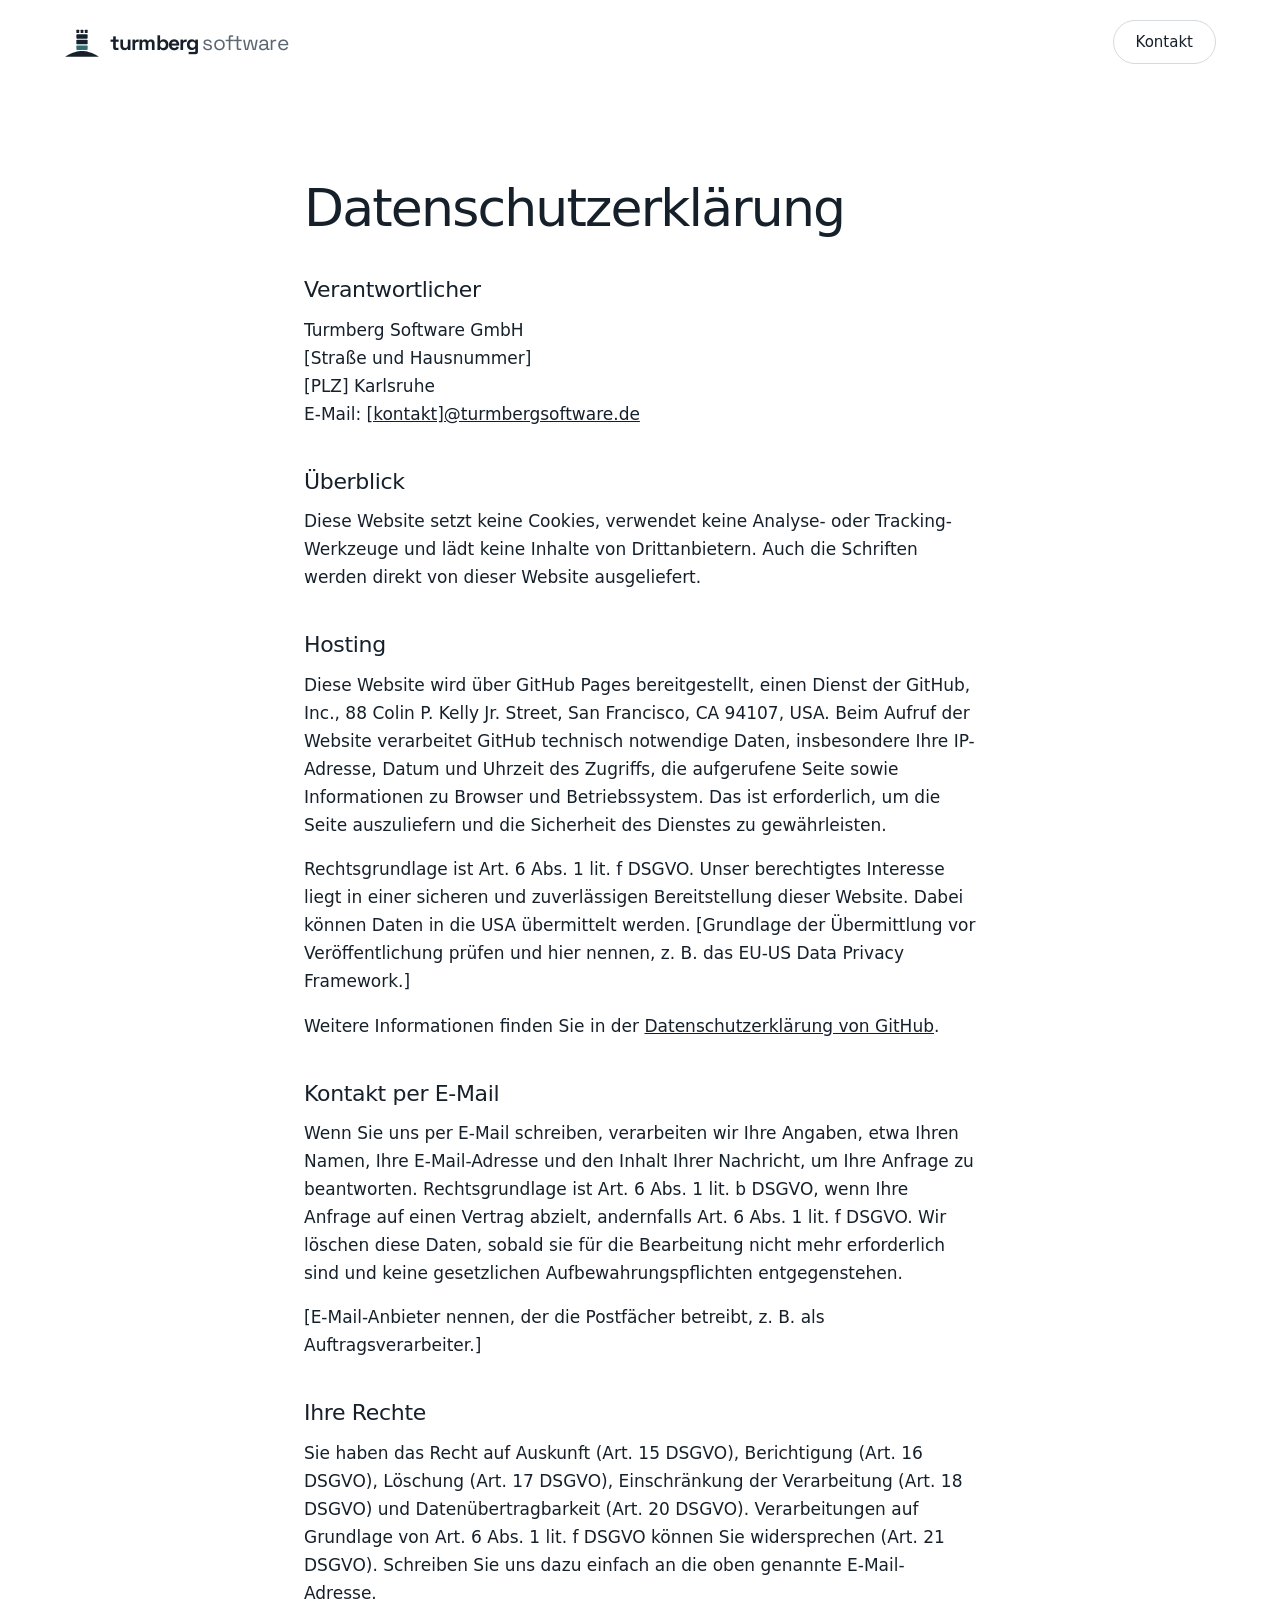
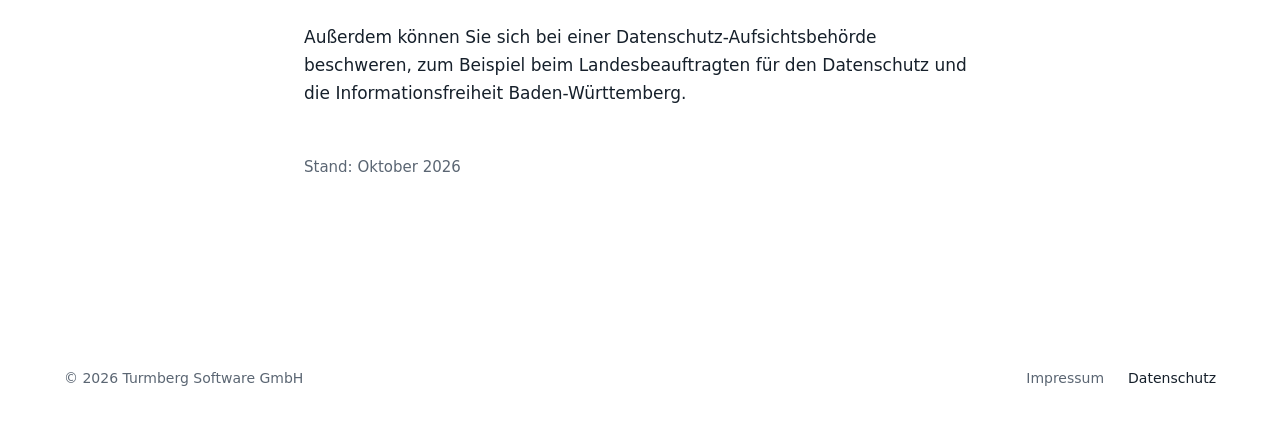
==== site/datenschutz.html @ 11a3168c "feat: add website prototype and GitHub Pages deployment Plain HTML/CSS site under site/ (landing pag" ====
<!doctype html>
<html lang="de">
<head>
<meta charset="utf-8">
<meta name="viewport" content="width=device-width, initial-scale=1">
<title>Datenschutz – Turmberg Software</title>
<meta name="robots" content="noindex">
<meta name="theme-color" content="#FFFFFF">
<link rel="icon" href="favicon.ico" sizes="32x32">
<link rel="icon" href="favicon.svg" type="image/svg+xml">
<link rel="apple-touch-icon" href="apple-touch-icon.png">
<link rel="stylesheet" href="assets/style.css">
</head>
<body>

<!--
  DRAFT: fill in every [placeholder] before the site goes live, and have the
  final text checked. This is a template, not legal advice.
-->

<header class="site-header">
  <a class="brand" href="./" aria-label="Turmberg Software, Startseite">
    <svg class="mark" viewBox="0 0 64 64" aria-hidden="true">
      <rect x="22" y="10" width="5" height="6" rx="1"/>
      <rect x="29.5" y="10" width="5" height="6" rx="1"/>
      <rect x="37" y="10" width="5" height="6" rx="1"/>
      <rect x="22" y="18" width="20" height="8" rx="1.5"/>
      <rect x="22" y="28" width="20" height="8" rx="1.5"/>
      <rect class="akzent" x="22" y="38" width="20" height="8" rx="1.5"/>
      <path d="M2 58 C16 50 24 48 32 48 C40 48 48 50 62 58 Z"/>
    </svg>
    <span class="wordmark"><b>turmberg</b> <span>software</span></span>
  </a>
  <a class="pill" href="./#kontakt">Kontakt</a>
</header>

<main class="rechtliches">
  <h1>Datenschutzerklärung</h1>

  <h2>Verantwortlicher</h2>
  <p>
    Turmberg Software GmbH<br>
    [Straße und Hausnummer]<br>
    [PLZ] Karlsruhe<br>
    E-Mail: <a href="mailto:[kontakt]@turmbergsoftware.de">[kontakt]@turmbergsoftware.de</a>
  </p>

  <h2>Überblick</h2>
  <p>Diese Website setzt keine Cookies, verwendet keine Analyse- oder Tracking-Werkzeuge und lädt keine Inhalte von Drittanbietern. Auch die Schriften werden direkt von dieser Website ausgeliefert.</p>

  <h2>Hosting</h2>
  <p>Diese Website wird über GitHub Pages bereitgestellt, einen Dienst der GitHub, Inc., 88 Colin P. Kelly Jr. Street, San Francisco, CA 94107, USA. Beim Aufruf der Website verarbeitet GitHub technisch notwendige Daten, insbesondere Ihre IP-Adresse, Datum und Uhrzeit des Zugriffs, die aufgerufene Seite sowie Informationen zu Browser und Betriebssystem. Das ist erforderlich, um die Seite auszuliefern und die Sicherheit des Dienstes zu gewährleisten.</p>
  <p>Rechtsgrundlage ist Art. 6 Abs. 1 lit. f DSGVO. Unser berechtigtes Interesse liegt in einer sicheren und zuverlässigen Bereitstellung dieser Website. Dabei können Daten in die USA übermittelt werden. [Grundlage der Übermittlung vor Veröffentlichung prüfen und hier nennen, z. B. das EU-US Data Privacy Framework.]</p>
  <p>Weitere Informationen finden Sie in der <a href="https://docs.github.com/en/site-policy/privacy-policies/github-general-privacy-statement">Datenschutzerklärung von GitHub</a>.</p>

  <h2>Kontakt per E-Mail</h2>
  <p>Wenn Sie uns per E-Mail schreiben, verarbeiten wir Ihre Angaben, etwa Ihren Namen, Ihre E-Mail-Adresse und den Inhalt Ihrer Nachricht, um Ihre Anfrage zu beantworten. Rechtsgrundlage ist Art. 6 Abs. 1 lit. b DSGVO, wenn Ihre Anfrage auf einen Vertrag abzielt, andernfalls Art. 6 Abs. 1 lit. f DSGVO. Wir löschen diese Daten, sobald sie für die Bearbeitung nicht mehr erforderlich sind und keine gesetzlichen Aufbewahrungspflichten entgegenstehen.</p>
  <p>[E-Mail-Anbieter nennen, der die Postfächer betreibt, z. B. als Auftragsverarbeiter.]</p>

  <h2>Ihre Rechte</h2>
  <p>Sie haben das Recht auf Auskunft (Art. 15 DSGVO), Berichtigung (Art. 16 DSGVO), Löschung (Art. 17 DSGVO), Einschränkung der Verarbeitung (Art. 18 DSGVO) und Datenübertragbarkeit (Art. 20 DSGVO). Verarbeitungen auf Grundlage von Art. 6 Abs. 1 lit. f DSGVO können Sie widersprechen (Art. 21 DSGVO). Schreiben Sie uns dazu einfach an die oben genannte E-Mail-Adresse.</p>
  <p>Außerdem können Sie sich bei einer Datenschutz-Aufsichtsbehörde beschweren, zum Beispiel beim Landesbeauftragten für den Datenschutz und die Informationsfreiheit Baden-Württemberg.</p>

  <p class="stand">Stand: Oktober 2026</p>
</main>

<footer class="site-footer">
  <p>© 2026 Turmberg Software GmbH</p>
  <nav aria-label="Rechtliches">
    <a href="impressum.html">Impressum</a>
    <a href="datenschutz.html" aria-current="page">Datenschutz</a>
  </nav>
</footer>

</body>
</html>
---- site/assets/style.css ----
/* Turmberg Software – turmbergsoftware.de
   Fonts are self-hosted on purpose: loading them from Google's servers
   would send visitors' IP addresses to Google (GDPR). */

@font-face {
  font-family: 'DM Sans';
  font-style: normal;
  font-weight: 100 1000;
  font-display: swap;
  src: url('fonts/dm-sans-latin-wght-normal.woff2') format('woff2');
}

@font-face {
  font-family: 'Space Grotesk';
  font-style: normal;
  font-weight: 300 700;
  font-display: swap;
  src: url('fonts/space-grotesk-latin-wght-normal.woff2') format('woff2');
}

:root {
  /* Brand colors */
  --schiefer: #16202B;
  --pfinz: #2F6F73;
  --pfinz-dunkel: #245E63;
  --pfinz-hell: #5FAFAA;
  --pfinz-hell-hover: #6FBDB7;
  --nebel: #EEF0F3;

  /* Neutrals */
  --seite: #FFFFFF;
  --grau: #5B6673;
  --linie: #E1E5EA;
  --rand: #D5DAE0;
  --hell: #F4F5F7;
  --hell-gedaempft: #B9C2CC;

  --font: 'DM Sans', system-ui, -apple-system, 'Segoe UI', sans-serif;
  --font-marke: 'Space Grotesk', 'DM Sans', system-ui, sans-serif;

  color-scheme: light;
}

*,
*::before,
*::after {
  box-sizing: border-box;
}

html {
  scroll-behavior: smooth;
  -webkit-text-size-adjust: 100%;
}

@media (prefers-reduced-motion: reduce) {
  html { scroll-behavior: auto; }
}

body {
  margin: 0;
  background: var(--seite);
  color: var(--schiefer);
  font-family: var(--font);
  -webkit-font-smoothing: antialiased;
}

a { color: var(--schiefer); }
a:hover { color: var(--pfinz); }
a:focus-visible {
  outline: 2px solid var(--pfinz);
  outline-offset: 3px;
}

/* ---------- Logo mark (used in header and hero tower) ---------- */

.mark rect,
.mark path { fill: var(--schiefer); }
.mark .akzent { fill: var(--pfinz); }

/* ---------- Header ---------- */

.site-header {
  max-width: 1200px;
  margin: 0 auto;
  padding: 20px 24px;
  display: flex;
  align-items: center;
  justify-content: space-between;
  gap: 16px;
}

.brand {
  display: flex;
  align-items: center;
  gap: 10px;
  min-height: 44px;
  color: var(--schiefer);
  text-decoration: none;
}
.brand:hover { color: var(--schiefer); }
.brand .mark {
  flex: none;
  width: 36px;
  height: 36px;
}

.wordmark {
  font-family: var(--font-marke);
  font-size: 21px;
  letter-spacing: -0.04em;
  line-height: 1;
  white-space: nowrap;
}
.wordmark b { font-weight: 700; }
.wordmark span { font-weight: 400; color: var(--grau); }

/* ---------- Buttons ---------- */

.pill {
  display: inline-flex;
  align-items: center;
  justify-content: center;
  min-height: 44px;
  padding: 0 22px;
  border: 1px solid var(--rand);
  border-radius: 999px;
  color: var(--schiefer);
  font-size: 15px;
  font-weight: 500;
  text-decoration: none;
}
.pill:hover {
  background: var(--nebel);
  color: var(--schiefer);
}

.button {
  display: inline-flex;
  align-items: center;
  justify-content: center;
  min-height: 52px;
  padding: 0 28px;
  border-radius: 999px;
  background: var(--pfinz);
  color: #FFFFFF;
  font-size: 16px;
  font-weight: 500;
  text-decoration: none;
}
.button:hover {
  background: var(--pfinz-dunkel);
  color: #FFFFFF;
}

.button--hell {
  background: var(--pfinz-hell);
  color: var(--schiefer);
}
.button--hell:hover {
  background: var(--pfinz-hell-hover);
  color: var(--schiefer);
}

/* ---------- Hero ---------- */

.hero {
  max-width: 1200px;
  margin: 0 auto;
  padding: 8px 20px 0;
}

/* overflow: hidden clips the hill to the rounded corners, and the bottom
   padding is 0 so the horizon sits flush on the card's bottom edge. */
.hero__card {
  overflow: hidden;
  background: var(--nebel);
  border-radius: 32px;
  padding: clamp(64px, 9vw, 112px) 24px 0;
  display: flex;
  flex-direction: column;
  align-items: center;
  text-align: center;
}

.hero__content {
  display: flex;
  flex-direction: column;
  align-items: center;
  gap: 24px;
  max-width: 760px;
}

.hero__title {
  margin: 0;
  font-size: clamp(2.5rem, 6.4vw, 5rem);
  font-weight: 500;
  line-height: 1.02;
  letter-spacing: -0.045em;
  text-wrap: balance;
}

.hero__lead {
  margin: 0;
  max-width: 34em;
  font-size: clamp(1.0625rem, 1.6vw, 1.25rem);
  line-height: 1.55;
  color: var(--grau);
  text-wrap: pretty;
}

.hero .button { margin-top: 16px; }

/* The horizon spans the full card width: the negative side margins
   cancel the card's 24px side padding. */
.horizon {
  position: relative;
  align-self: stretch;
  height: 180px;
  margin: 56px -24px 0;
}

/* The hill is filled with the PAGE color, so it reads as the page rising
   into the card. preserveAspectRatio="none" (in the markup) lets it stretch;
   display: block removes the inline-SVG baseline gap under the hill. */
.horizon__hill {
  position: absolute;
  left: 0;
  bottom: 0;
  display: block;
  width: 100%;
  height: 100%;
}
.horizon__hill path { fill: var(--seite); }

/* Separate SVG so the tower never stretches with the hill. The hill's peak
   is 112px from the top; 36px + 72px = 108px leaves the logo's small gap. */
.horizon__tower {
  position: absolute;
  left: 50%;
  top: 36px;
  width: 40px;
  height: 72px;
  margin-left: -20px;
  display: block;
}

/* ---------- Sections ---------- */

.section {
  max-width: 1200px;
  margin: 0 auto;
  padding: clamp(80px, 10vw, 128px) 24px;
  display: flex;
  flex-direction: column;
  gap: 56px;
}

.section__title {
  margin: 0;
  font-size: clamp(2rem, 4.2vw, 3.25rem);
  font-weight: 500;
  line-height: 1.08;
  letter-spacing: -0.035em;
  text-wrap: balance;
}

.prinzipien {
  display: grid;
  grid-template-columns: repeat(auto-fit, minmax(min(280px, 100%), 1fr));
  gap: 40px;
}

.prinzip {
  display: flex;
  flex-direction: column;
  gap: 14px;
  padding-top: 28px;
  border-top: 1px solid var(--linie);
}

.prinzip h3 {
  margin: 0;
  font-size: 24px;
  font-weight: 500;
  line-height: 1.2;
  letter-spacing: -0.02em;
}

.prinzip p {
  margin: 0;
  max-width: 32em;
  font-size: 17px;
  line-height: 1.6;
  color: var(--grau);
  text-wrap: pretty;
}

/* ---------- Contact ---------- */

.kontakt {
  max-width: 1200px;
  margin: 0 auto;
  padding: 0 20px;
  scroll-margin-top: 24px;
}

.kontakt__card {
  background: var(--schiefer);
  color: var(--nebel);
  border-radius: 32px;
  padding: clamp(40px, 7vw, 88px) clamp(24px, 6vw, 80px);
  display: grid;
  grid-template-columns: repeat(auto-fit, minmax(min(360px, 100%), 1fr));
  gap: 40px;
  align-items: end;
}

.kontakt a:focus-visible { outline-color: var(--pfinz-hell); }

.kontakt__text {
  display: flex;
  flex-direction: column;
  gap: 16px;
}

.kontakt__text .section__title { color: var(--hell); }

.kontakt__text p {
  margin: 0;
  max-width: 28em;
  font-size: 18px;
  line-height: 1.55;
  color: var(--hell-gedaempft);
}

.kontakt__aktionen {
  display: flex;
  flex-direction: column;
  align-items: flex-start;
  gap: 20px;
}

.kontakt__adresse {
  display: flex;
  flex-direction: column;
  gap: 6px;
}

.kontakt__mail {
  font-size: clamp(1.25rem, 2.2vw, 1.625rem);
  font-weight: 500;
  letter-spacing: -0.02em;
  color: var(--pfinz-hell);
  text-decoration: none;
  overflow-wrap: anywhere;
}
.kontakt__mail:hover {
  color: var(--pfinz-hell);
  text-decoration: underline;
  text-underline-offset: 0.2em;
}

.kontakt__ort {
  font-size: 16px;
  color: var(--hell-gedaempft);
}

/* ---------- Footer ---------- */

.site-footer {
  max-width: 1200px;
  margin: 0 auto;
  padding: 32px 24px 40px;
  display: flex;
  flex-wrap: wrap;
  align-items: center;
  justify-content: space-between;
  gap: 8px 24px;
  font-size: 14px;
  color: var(--grau);
}

.site-footer p { margin: 0; }

.site-footer nav {
  display: flex;
  gap: 24px;
}

.site-footer a {
  display: inline-flex;
  align-items: center;
  min-height: 44px;
  color: var(--grau);
  text-decoration: none;
}
.site-footer a:hover,
.site-footer a[aria-current="page"] { color: var(--schiefer); }

/* ---------- Legal pages (Impressum, Datenschutz) ---------- */

.rechtliches {
  max-width: 720px;
  margin: 0 auto;
  padding: clamp(48px, 8vw, 96px) 24px clamp(64px, 10vw, 128px);
}

.rechtliches h1 {
  margin: 0 0 40px;
  font-size: clamp(2.25rem, 5vw, 3.25rem);
  font-weight: 500;
  line-height: 1.08;
  letter-spacing: -0.035em;
}

.rechtliches h2 {
  margin: 40px 0 12px;
  font-size: 22px;
  font-weight: 500;
  line-height: 1.25;
  letter-spacing: -0.015em;
}

.rechtliches p {
  margin: 0 0 16px;
  font-size: 17px;
  line-height: 1.65;
}

.rechtliches a { overflow-wrap: anywhere; }

.rechtliches .stand {
  margin-top: 48px;
  font-size: 15px;
  color: var(--grau);
}
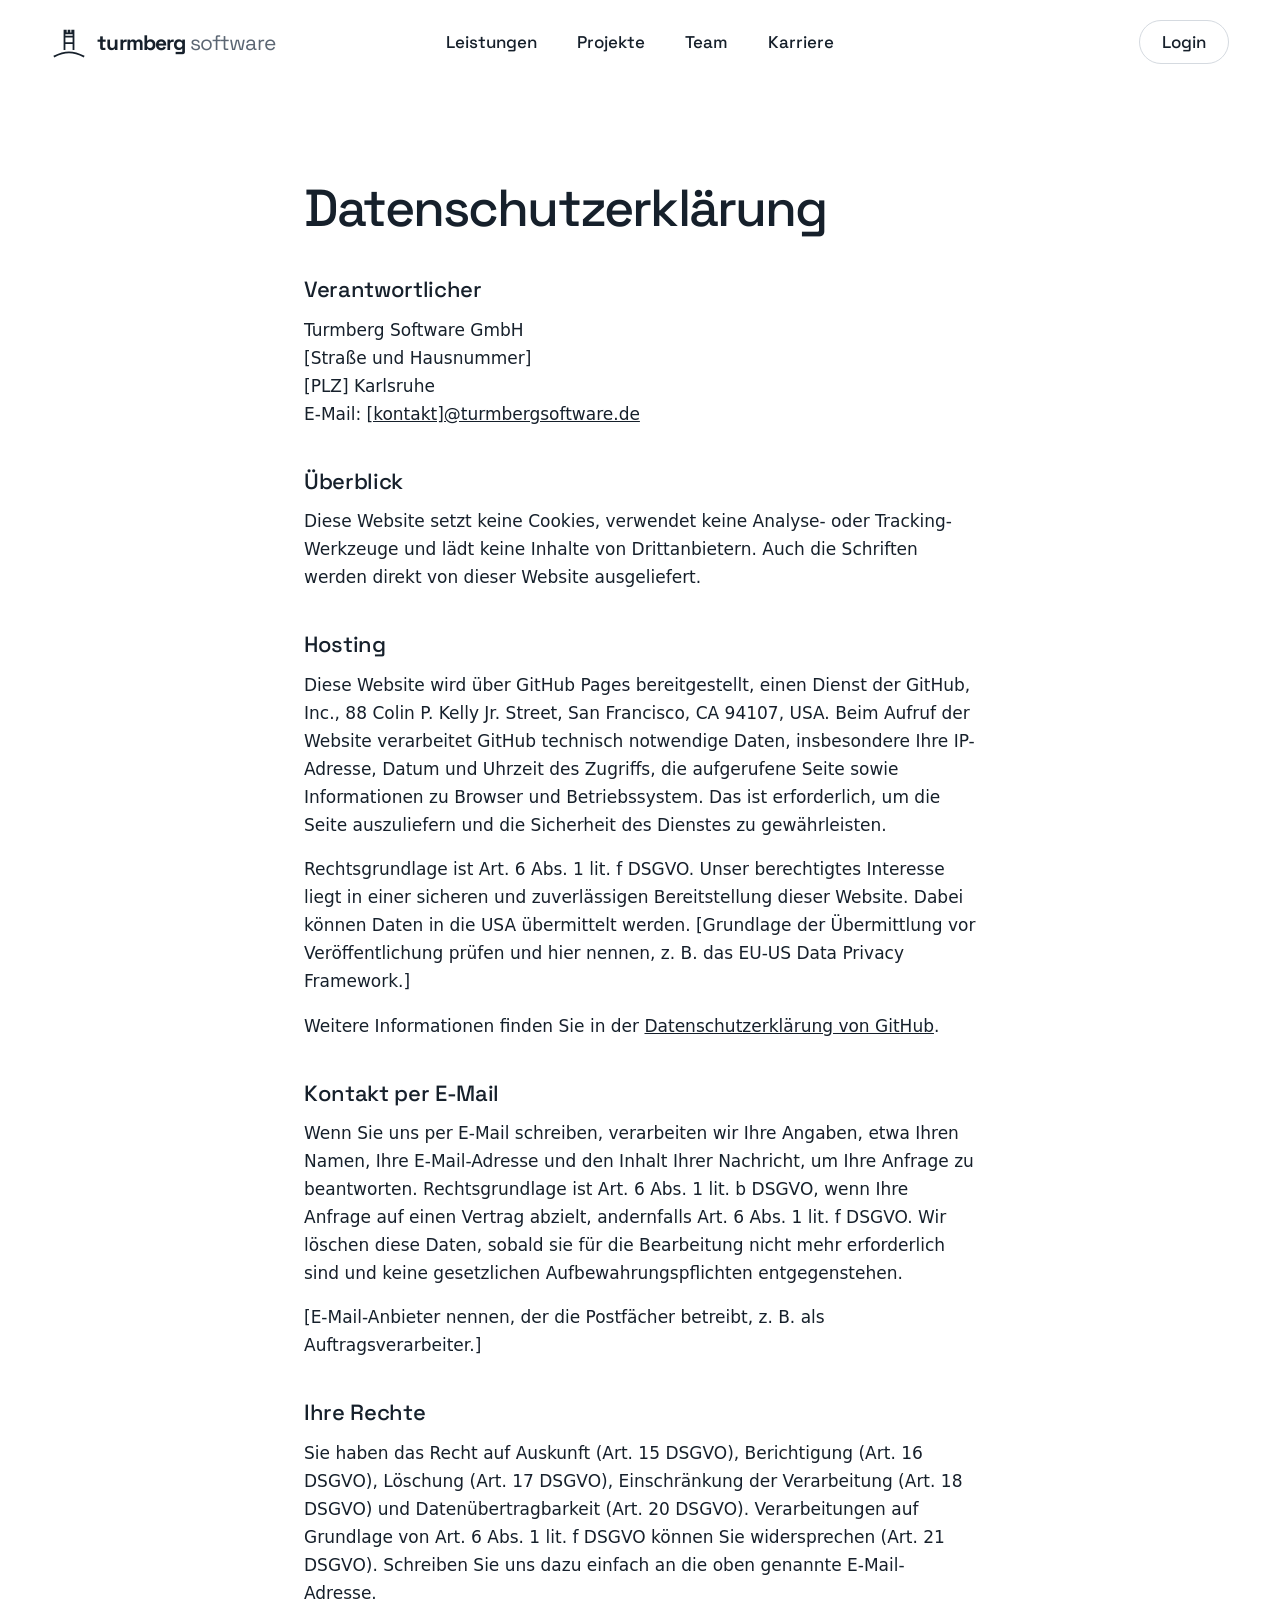
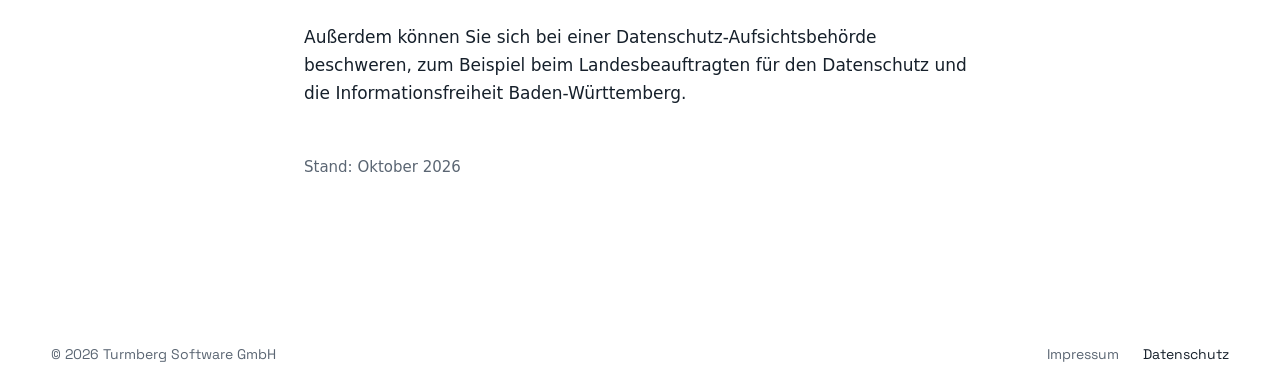
==== commit 831f0190: "feat: redesign landing page around a live view from the Turmberg - Hero spans the full window and sh" ====
--- a/site/datenschutz.html
+++ b/site/datenschutz.html
@@ -21,17 +21,20 @@
 <header class="site-header">
   <a class="brand" href="./" aria-label="Turmberg Software, Startseite">
     <svg class="mark" viewBox="0 0 64 64" aria-hidden="true">
-      <rect x="22" y="10" width="5" height="6" rx="1"/>
-      <rect x="29.5" y="10" width="5" height="6" rx="1"/>
-      <rect x="37" y="10" width="5" height="6" rx="1"/>
-      <rect x="22" y="18" width="20" height="8" rx="1.5"/>
-      <rect x="22" y="28" width="20" height="8" rx="1.5"/>
-      <rect class="akzent" x="22" y="38" width="20" height="8" rx="1.5"/>
-      <path d="M2 58 C16 50 24 48 32 48 C40 48 48 50 62 58 Z"/>
+      <path d="M24 46 V12 H26.25 V16.5 H31.25 V12 H32.75 V16.5 H37.75 V12 H40 V46 M24 22.5 H40 M24 34 H40"/>
+      <path d="M5 58 C17 52 25 50.5 32 50.5 C39 50.5 47 52 59 58"/>
     </svg>
     <span class="wordmark"><b>turmberg</b> <span>software</span></span>
   </a>
-  <a class="pill" href="./#kontakt">Kontakt</a>
+  <!-- No targets yet: add an href to each entry once its section exists. -->
+  <nav class="site-nav" aria-label="Hauptnavigation">
+    <a>Leistungen</a>
+    <a>Projekte</a>
+    <a>Team</a>
+    <a>Karriere</a>
+  </nav>
+  <!-- No target yet either: add an href once there is something to log in to. -->
+  <a class="pill">Login</a>
 </header>
 
 <main class="rechtliches">
--- a/site/assets/style.css
+++ b/site/assets/style.css
@@ -24,19 +24,26 @@
   --pfinz: #2F6F73;
   --pfinz-dunkel: #245E63;
   --pfinz-hell: #5FAFAA;
-  --pfinz-hell-hover: #6FBDB7;
   --nebel: #EEF0F3;
 
   /* Neutrals */
   --seite: #FFFFFF;
   --grau: #5B6673;
-  --linie: #E1E5EA;
   --rand: #D5DAE0;
-  --hell: #F4F5F7;
-  --hell-gedaempft: #B9C2CC;
-
-  --font: 'DM Sans', system-ui, -apple-system, 'Segoe UI', sans-serif;
-  --font-marke: 'Space Grotesk', 'DM Sans', system-ui, sans-serif;
+
+  /* Space Grotesk, the more angular of the two, is the site's typeface.
+     DM Sans is kept for long running text, where it reads more easily. */
+  --font: 'Space Grotesk', system-ui, -apple-system, 'Segoe UI', sans-serif;
+  --font-lesetext: 'DM Sans', system-ui, -apple-system, 'Segoe UI', sans-serif;
+
+  /* Header, hero, sections and footer span the full window.
+     Set a length here (e.g. 1440px) to cap and center them instead. */
+  --breite: none;
+
+  /* The page's side margin: how far the header, the hero tagline and the
+     footer stand in from the edges of the window. All three use it, so
+     their edges line up from top to bottom. */
+  --innen: clamp(24px, 4vw, 56px);
 
   color-scheme: light;
 }
@@ -48,16 +55,18 @@
 }
 
 html {
-  scroll-behavior: smooth;
   -webkit-text-size-adjust: 100%;
 }
 
-@media (prefers-reduced-motion: reduce) {
-  html { scroll-behavior: auto; }
-}
-
+/* Header, main and footer fill at least one window. Main takes the height
+   that is left, so the landing page fits on one screen without scrolling. */
 body {
   margin: 0;
+  min-height: 100vh;
+  min-height: 100dvh;
+  display: grid;
+  grid-template-columns: minmax(0, 1fr);
+  grid-template-rows: auto 1fr auto;
   background: var(--seite);
   color: var(--schiefer);
   font-family: var(--font);
@@ -73,20 +82,60 @@
 
 /* ---------- Logo mark (used in header and hero tower) ---------- */
 
-.mark rect,
-.mark path { fill: var(--schiefer); }
-.mark .akzent { fill: var(--pfinz); }
+/* The tower is drawn in lines: a crenellated top on two legs with two
+   crossbars. Square joins and ends keep it as angular as the typeface. */
+.mark path {
+  fill: none;
+  stroke: var(--schiefer);
+  stroke-width: 3.2;
+}
 
 /* ---------- Header ---------- */
 
 .site-header {
-  max-width: 1200px;
+  width: 100%;
+  max-width: var(--breite);
   margin: 0 auto;
-  padding: 20px 24px;
-  display: flex;
-  align-items: center;
-  justify-content: space-between;
-  gap: 16px;
+  padding: 20px var(--innen);
+  display: grid;
+  grid-template-columns: 1fr auto 1fr;
+  align-items: center;
+  gap: 4px clamp(8px, 3vw, 16px);
+}
+
+/* Equal 1fr columns left and right keep the navigation centered in the
+   window, however wide the brand and the Login pill are. */
+.site-header .brand { justify-self: start; }
+.site-header .pill { justify-self: end; }
+
+.site-nav {
+  display: flex;
+  justify-content: center;
+  gap: clamp(12px, 3.5vw, 40px);
+}
+
+.site-nav a {
+  display: inline-flex;
+  align-items: center;
+  min-height: 44px;
+  color: var(--schiefer);
+  font-size: 17px;
+  font-weight: 500;
+  text-decoration: none;
+}
+.site-nav a:hover { color: var(--pfinz); }
+
+/* Too narrow for one row: the navigation moves below brand and pill, and
+   navigation and pill go back to a smaller size so both rows still fit on
+   a narrow phone. */
+@media (max-width: 960px) {
+  .site-header { grid-template-columns: 1fr auto; }
+  .site-nav {
+    grid-column: 1 / -1;
+    grid-row: 2;
+  }
+  .site-nav a,
+  .site-header .pill { font-size: 15px; }
 }
 
 .brand {
@@ -98,15 +147,16 @@
   text-decoration: none;
 }
 .brand:hover { color: var(--schiefer); }
+/* Mark, wordmark and pill shrink a little on narrow phones so that brand
+   and pill still fit side by side at 320px. */
 .brand .mark {
   flex: none;
-  width: 36px;
-  height: 36px;
+  width: clamp(27px, 8.5vw, 36px);
+  height: clamp(27px, 8.5vw, 36px);
 }
 
 .wordmark {
-  font-family: var(--font-marke);
-  font-size: 21px;
+  font-size: clamp(16px, 5vw, 21px);
   letter-spacing: -0.04em;
   line-height: 1;
   white-space: nowrap;
@@ -121,11 +171,11 @@
   align-items: center;
   justify-content: center;
   min-height: 44px;
-  padding: 0 22px;
+  padding: 0 clamp(14px, 4.5vw, 22px);
   border: 1px solid var(--rand);
   border-radius: 999px;
   color: var(--schiefer);
-  font-size: 15px;
+  font-size: 17px;
   font-weight: 500;
   text-decoration: none;
 }
@@ -134,94 +184,113 @@
   color: var(--schiefer);
 }
 
-.button {
-  display: inline-flex;
-  align-items: center;
-  justify-content: center;
-  min-height: 52px;
-  padding: 0 28px;
-  border-radius: 999px;
-  background: var(--pfinz);
+/* ---------- Hero ---------- */
+
+/* The landing page's main: lets the hero stretch to the height left over
+   between header and footer. */
+.start {
+  display: grid;
+  grid-template-columns: minmax(0, 1fr);
+}
+
+.hero {
+  width: 100%;
+  max-width: var(--breite);
+  margin: 0 auto;
+  padding: 8px 0 0;
+  display: flex;
+  flex-direction: column;
+}
+
+/* The card spans the full window: the view is a panorama, not a framed
+   picture. overflow: hidden clips the view and the hill to it, and the
+   bottom padding is 0 so the horizon sits flush on the card's bottom edge.
+   --luft is the minimum air between the text and the horizon; it tightens
+   on low windows so that everything still fits on one screen.
+   The gradient is only what shows until assets/aussicht.js has painted the
+   view (or if scripts are off); it is dark so the white text stays legible.
+   Its last 2px are page-colored: browsers let a clipped box's own
+   background show as a hairline along its edge, and under the white hill
+   that hairline must not be dark. */
+.hero__card {
+  --luft: clamp(20px, 5vh - 12px, 56px);
+  position: relative;
+  flex: 1;
+  overflow: hidden;
+  background: linear-gradient(#121A42, #42397A 62%, #1A2148 calc(100% - 2px), var(--seite) calc(100% - 2px));
   color: #FFFFFF;
-  font-size: 16px;
-  font-weight: 500;
-  text-decoration: none;
-}
-.button:hover {
-  background: var(--pfinz-dunkel);
-  color: #FFFFFF;
-}
-
-.button--hell {
-  background: var(--pfinz-hell);
-  color: var(--schiefer);
-}
-.button--hell:hover {
-  background: var(--pfinz-hell-hover);
-  color: var(--schiefer);
-}
-
-/* ---------- Hero ---------- */
-
-.hero {
-  max-width: 1200px;
-  margin: 0 auto;
-  padding: 8px 20px 0;
-}
-
-/* overflow: hidden clips the hill to the rounded corners, and the bottom
-   padding is 0 so the horizon sits flush on the card's bottom edge. */
-.hero__card {
-  overflow: hidden;
-  background: var(--nebel);
-  border-radius: 32px;
-  padding: clamp(64px, 9vw, 112px) 24px 0;
+  padding: clamp(20px, 9vh - 24px, 72px) var(--innen) 0;
   display: flex;
   flex-direction: column;
-  align-items: center;
-  text-align: center;
-}
-
+  align-items: flex-start;
+}
+
+/* The text sits in the card's upper left corner; the auto margin below it
+   pushes the horizon to the bottom. The soft shadow helps the type over
+   clouds. */
 .hero__content {
-  display: flex;
-  flex-direction: column;
-  align-items: center;
-  gap: 24px;
-  max-width: 760px;
+  position: relative;
+  text-shadow: 0 1px 22px rgb(8 12 30 / 0.45);
+  flex: none;
+  margin-bottom: auto;
 }
 
 .hero__title {
   margin: 0;
-  font-size: clamp(2.5rem, 6.4vw, 5rem);
-  font-weight: 500;
-  line-height: 1.02;
-  letter-spacing: -0.045em;
+  max-width: 8em; /* breaks the headline after "Software mit" */
+  /* 10.6vw keeps "Software mit" on one line on the narrowest phones. */
+  font-size: clamp(2rem, min(10.6vw, max(2.125rem, min(4vw, 7.6vh))), 3.5rem);
+  font-weight: 400;
+  line-height: 1.04;
+  letter-spacing: -0.035em;
   text-wrap: balance;
 }
 
-.hero__lead {
-  margin: 0;
-  max-width: 34em;
-  font-size: clamp(1.0625rem, 1.6vw, 1.25rem);
-  line-height: 1.55;
-  color: var(--grau);
-  text-wrap: pretty;
-}
-
-.hero .button { margin-top: 16px; }
+/* The view from the Turmberg, painted by assets/aussicht.js on small
+   canvases. Scaling them up and blurring them is what makes the view look
+   like footage out of focus. They reach 24px past the card on every side
+   (BLEED in the script) so the blur has no faded edge inside the card. */
+.aussicht {
+  position: absolute;
+  left: -24px;
+  top: -24px;
+  width: calc(100% + 48px);
+  height: calc(100% + 48px);
+  filter: blur(6px);
+  /* Ends 2px above the card's bottom edge, for the hairline described at
+     .hero__card: no dark pixels may lie under the hill's lower edge. */
+  clip-path: inset(0 0 26px 0);
+  pointer-events: none;
+}
+
+/* The lights are blurred less than the land behind them, so they stay the
+   round discs that points of light turn into in a lens. */
+.aussicht--lichter { filter: blur(1.4px); }
+
+/* Film grain over the view. The script supplies the speckle and moves it. */
+.aussicht__korn {
+  position: absolute;
+  inset: 0 0 2px;
+  opacity: 0.2;
+  mix-blend-mode: overlay;
+  pointer-events: none;
+}
 
 /* The horizon spans the full card width: the negative side margins
-   cancel the card's 24px side padding. */
+   cancel the card's side padding. */
 .horizon {
   position: relative;
   align-self: stretch;
+  flex: none;
   height: 180px;
-  margin: 56px -24px 0;
+  margin: var(--luft) calc(-1 * var(--innen)) 0;
 }
 
 /* The hill is filled with the PAGE color, so it reads as the page rising
    into the card. preserveAspectRatio="none" (in the markup) lets it stretch;
-   display: block removes the inline-SVG baseline gap under the hill. */
+   display: block removes the inline-SVG baseline gap under the hill.
+   The path runs a little below its viewBox and overflow: visible lets it,
+   so no hairline of the dark view shows between hill and page. */
 .horizon__hill {
   position: absolute;
   left: 0;
@@ -229,148 +298,48 @@
   display: block;
   width: 100%;
   height: 100%;
+  overflow: visible;
 }
 .horizon__hill path { fill: var(--seite); }
 
-/* Separate SVG so the tower never stretches with the hill. The hill's peak
-   is 112px from the top; 36px + 72px = 108px leaves the logo's small gap. */
+/* Separate SVG so the tower never stretches with the hill. It is drawn at
+   2.25x its 20x36 viewBox. The hill's peak is 112px from the top;
+   33px + 81px = 114px sets the tower's legs 2px into the hill, so they
+   stand on it without a gap, also where the hill curves away. */
 .horizon__tower {
   position: absolute;
   left: 50%;
-  top: 36px;
-  width: 40px;
-  height: 72px;
-  margin-left: -20px;
+  top: 33px;
+  width: 45px;
+  height: 81px;
+  margin-left: -22.5px;
   display: block;
 }
-
-/* ---------- Sections ---------- */
-
-.section {
-  max-width: 1200px;
+/* White on the dark view. */
+.horizon__tower path {
+  stroke: #FFFFFF;
+  stroke-width: 1.7;
+}
+
+/* The tower's soft shadow on the hill. */
+.horizon::after {
+  content: "";
+  position: absolute;
+  left: 50%;
+  top: 113px;
+  width: 150px;
+  height: 24px;
+  margin-left: -75px;
+  background: radial-gradient(closest-side, rgb(22 32 43 / 0.16), transparent);
+}
+
+/* ---------- Footer ---------- */
+
+.site-footer {
+  width: 100%;
+  max-width: var(--breite);
   margin: 0 auto;
-  padding: clamp(80px, 10vw, 128px) 24px;
-  display: flex;
-  flex-direction: column;
-  gap: 56px;
-}
-
-.section__title {
-  margin: 0;
-  font-size: clamp(2rem, 4.2vw, 3.25rem);
-  font-weight: 500;
-  line-height: 1.08;
-  letter-spacing: -0.035em;
-  text-wrap: balance;
-}
-
-.prinzipien {
-  display: grid;
-  grid-template-columns: repeat(auto-fit, minmax(min(280px, 100%), 1fr));
-  gap: 40px;
-}
-
-.prinzip {
-  display: flex;
-  flex-direction: column;
-  gap: 14px;
-  padding-top: 28px;
-  border-top: 1px solid var(--linie);
-}
-
-.prinzip h3 {
-  margin: 0;
-  font-size: 24px;
-  font-weight: 500;
-  line-height: 1.2;
-  letter-spacing: -0.02em;
-}
-
-.prinzip p {
-  margin: 0;
-  max-width: 32em;
-  font-size: 17px;
-  line-height: 1.6;
-  color: var(--grau);
-  text-wrap: pretty;
-}
-
-/* ---------- Contact ---------- */
-
-.kontakt {
-  max-width: 1200px;
-  margin: 0 auto;
-  padding: 0 20px;
-  scroll-margin-top: 24px;
-}
-
-.kontakt__card {
-  background: var(--schiefer);
-  color: var(--nebel);
-  border-radius: 32px;
-  padding: clamp(40px, 7vw, 88px) clamp(24px, 6vw, 80px);
-  display: grid;
-  grid-template-columns: repeat(auto-fit, minmax(min(360px, 100%), 1fr));
-  gap: 40px;
-  align-items: end;
-}
-
-.kontakt a:focus-visible { outline-color: var(--pfinz-hell); }
-
-.kontakt__text {
-  display: flex;
-  flex-direction: column;
-  gap: 16px;
-}
-
-.kontakt__text .section__title { color: var(--hell); }
-
-.kontakt__text p {
-  margin: 0;
-  max-width: 28em;
-  font-size: 18px;
-  line-height: 1.55;
-  color: var(--hell-gedaempft);
-}
-
-.kontakt__aktionen {
-  display: flex;
-  flex-direction: column;
-  align-items: flex-start;
-  gap: 20px;
-}
-
-.kontakt__adresse {
-  display: flex;
-  flex-direction: column;
-  gap: 6px;
-}
-
-.kontakt__mail {
-  font-size: clamp(1.25rem, 2.2vw, 1.625rem);
-  font-weight: 500;
-  letter-spacing: -0.02em;
-  color: var(--pfinz-hell);
-  text-decoration: none;
-  overflow-wrap: anywhere;
-}
-.kontakt__mail:hover {
-  color: var(--pfinz-hell);
-  text-decoration: underline;
-  text-underline-offset: 0.2em;
-}
-
-.kontakt__ort {
-  font-size: 16px;
-  color: var(--hell-gedaempft);
-}
-
-/* ---------- Footer ---------- */
-
-.site-footer {
-  max-width: 1200px;
-  margin: 0 auto;
-  padding: 32px 24px 40px;
+  padding: 8px var(--innen) 12px;
   display: flex;
   flex-wrap: wrap;
   align-items: center;
@@ -400,6 +369,7 @@
 /* ---------- Legal pages (Impressum, Datenschutz) ---------- */
 
 .rechtliches {
+  width: 100%;
   max-width: 720px;
   margin: 0 auto;
   padding: clamp(48px, 8vw, 96px) 24px clamp(64px, 10vw, 128px);
@@ -423,6 +393,7 @@
 
 .rechtliches p {
   margin: 0 0 16px;
+  font-family: var(--font-lesetext);
   font-size: 17px;
   line-height: 1.65;
 }
@@ -434,3 +405,42 @@
   font-size: 15px;
   color: var(--grau);
 }
+
+/* ---------- Paper planes (drawn and moved by assets/flieger.js) ---------- */
+
+/* A layer over the whole window. It lets every click through; only the
+   planes' own grab areas react to the pointer. */
+.flieger {
+  position: fixed;
+  inset: 0;
+  z-index: 10;
+  overflow: hidden;
+  pointer-events: none;
+  -webkit-user-select: none;
+  user-select: none;
+}
+
+.flieger svg {
+  position: absolute;
+  left: 0;
+  top: 0;
+  width: 120px;
+  height: 120px;
+  overflow: visible;
+  will-change: transform;
+  filter: drop-shadow(0 8px 6px rgb(22 32 43 / 0.14));
+}
+
+.flieger polygon {
+  stroke: rgb(22 32 43 / 0.25);
+  stroke-width: 0.75;
+  stroke-linejoin: round;
+}
+
+.flieger circle {
+  fill: transparent;
+  pointer-events: all;
+  cursor: grab;
+  touch-action: none;
+}
+.flieger .gegriffen circle { cursor: grabbing; }
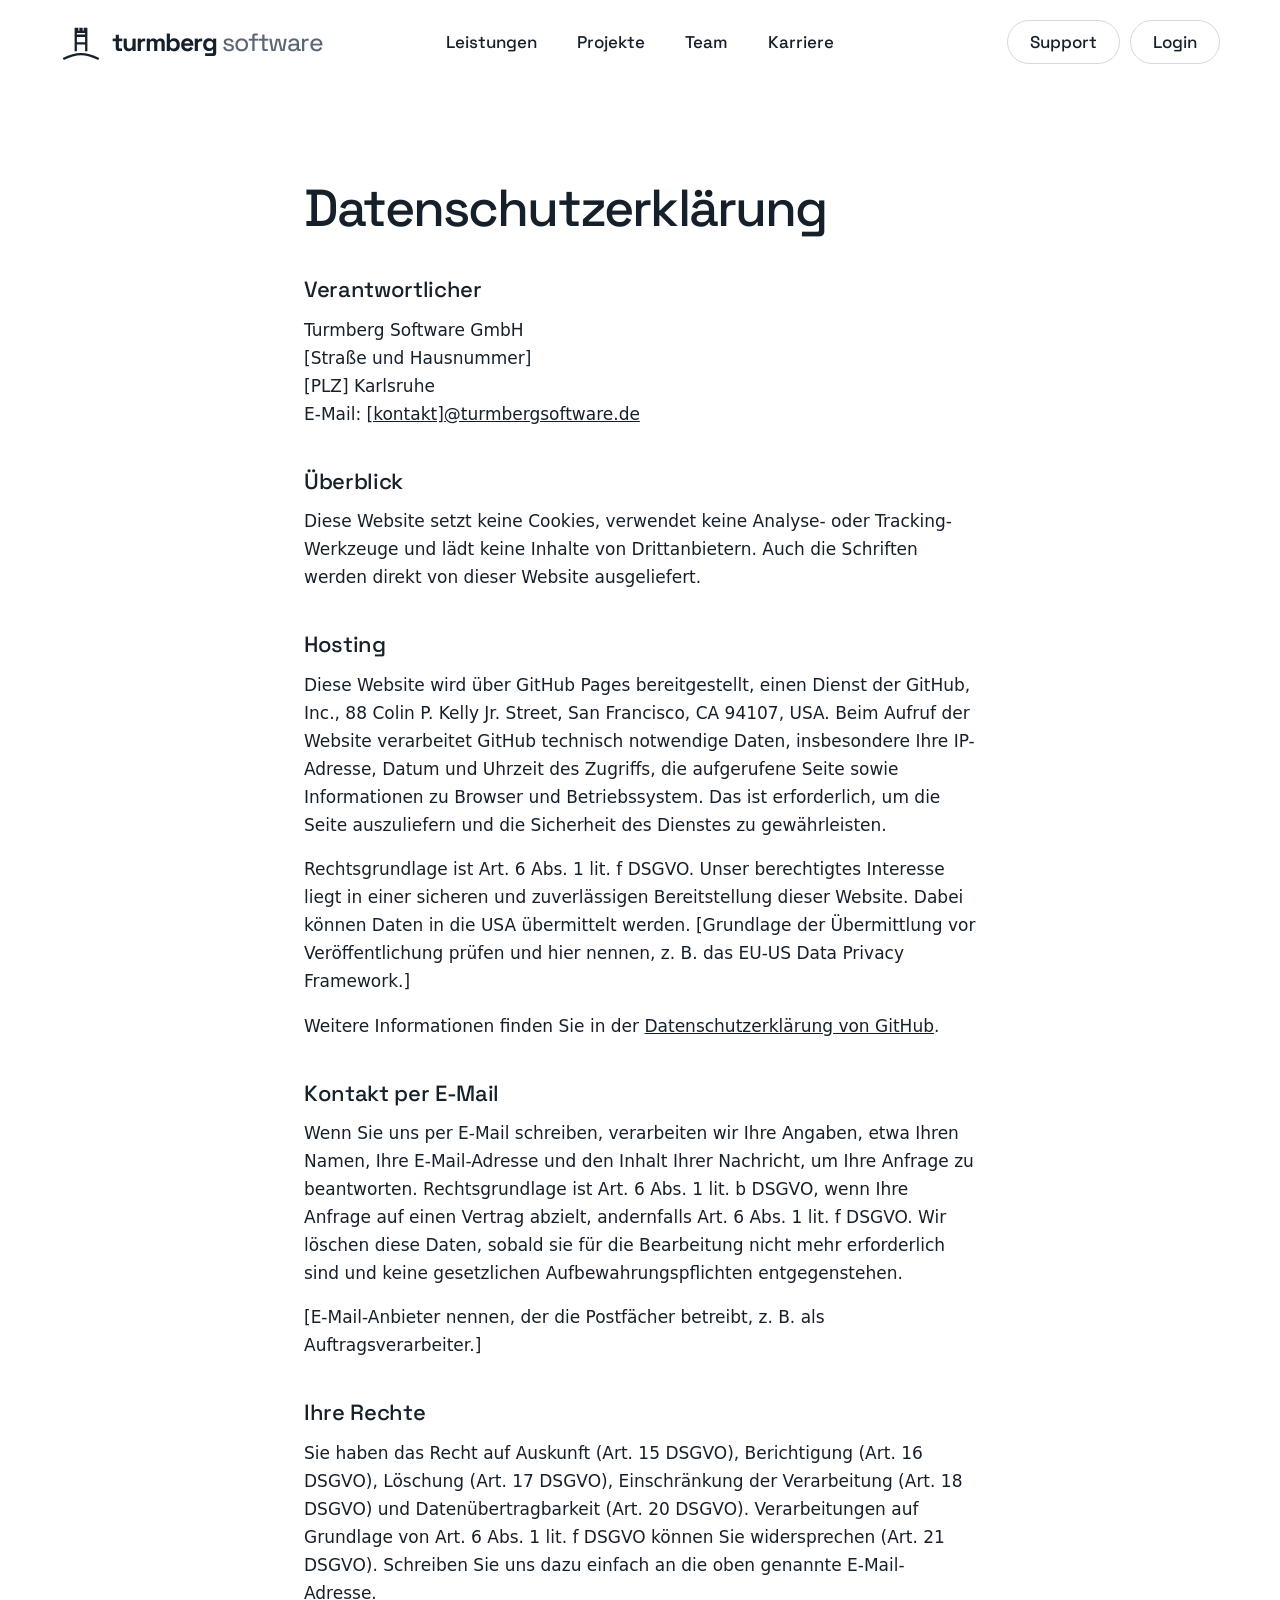
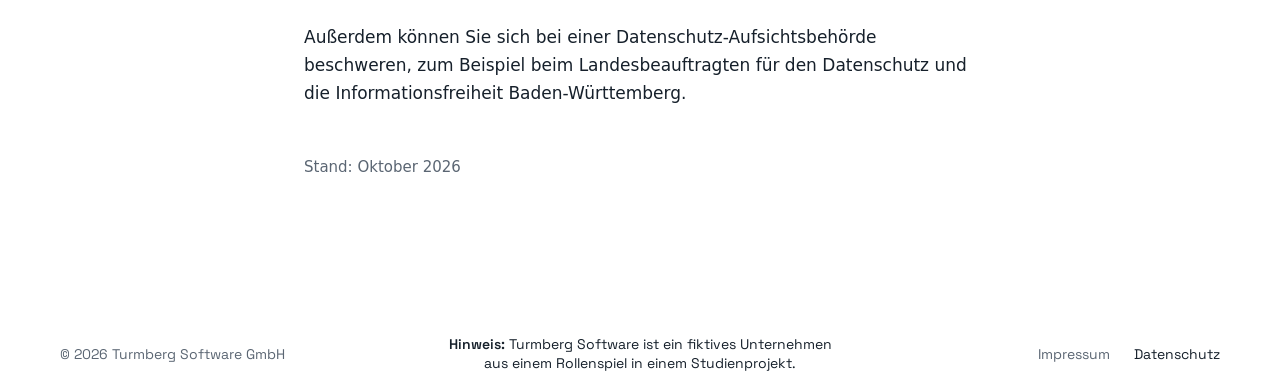
==== commit 1f49a1d7: "feat: add enquiry form, awards and a notice that the company is fictional The landing page gets a le" ====
--- a/site/datenschutz.html
+++ b/site/datenschutz.html
@@ -33,8 +33,12 @@
     <a>Team</a>
     <a>Karriere</a>
   </nav>
-  <!-- No target yet either: add an href once there is something to log in to. -->
-  <a class="pill">Login</a>
+  <!-- No targets yet either: add an href to each once there is something
+       behind it. -->
+  <div class="site-aktionen">
+    <a class="pill pill--support">Support</a>
+    <a class="pill">Login</a>
+  </div>
 </header>
 
 <main class="rechtliches">
@@ -69,9 +73,17 @@
 
 <footer class="site-footer">
   <p>© 2026 Turmberg Software GmbH</p>
+  <!-- The company is made up for a role-play in a study project. This notice
+       says so on every page and must stay as long as the site is online. It
+       runs through the footer once as a news ticker; after that the short
+       version stays (see .hinweis in style.css). -->
+  <p class="hinweis"><span class="hinweis__lauf">+++ <strong>Wussten Sie schon?</strong> Die Turmberg Software GmbH gibt es überhaupt nicht. Sie ist ein rein fiktives Unternehmen, das im Rahmen eines Rollenspiels in einem Studienprojekt erfunden wurde. +++ Alle Angaben, Leistungen und Auszeichnungen auf dieser Website sind frei erfunden, auch die Goldene Zinne. +++ Der Turmberg ist allerdings echt. +++</span><span class="hinweis__fest" aria-hidden="true"><strong>Hinweis:</strong> Turmberg Software ist ein fiktives Unternehmen aus einem Rollenspiel in einem Studienprojekt.</span></p>
+  <!-- Switched off for now, like the navigation: the two pages still exist,
+       but nothing links to them. To bring them back, give the entries
+       href="impressum.html" and href="datenschutz.html" again. -->
   <nav aria-label="Rechtliches">
-    <a href="impressum.html">Impressum</a>
-    <a href="datenschutz.html" aria-current="page">Datenschutz</a>
+    <a>Impressum</a>
+    <a aria-current="page">Datenschutz</a>
   </nav>
 </footer>
 
--- a/site/assets/style.css
+++ b/site/assets/style.css
@@ -42,8 +42,9 @@
 
   /* The page's side margin: how far the header, the hero tagline and the
      footer stand in from the edges of the window. All three use it, so
-     their edges line up from top to bottom. */
-  --innen: clamp(24px, 4vw, 56px);
+     their edges line up from top to bottom. Above 1000px of width it grows
+     faster, so on a wide screen everything stands further in. */
+  --innen: clamp(24px, max(4vw, 7vw - 30px), 104px);
 
   color-scheme: light;
 }
@@ -104,9 +105,13 @@
 }
 
 /* Equal 1fr columns left and right keep the navigation centered in the
-   window, however wide the brand and the Login pill are. */
+   window, however wide the brand and the pills are. */
 .site-header .brand { justify-self: start; }
-.site-header .pill { justify-self: end; }
+.site-aktionen {
+  justify-self: end;
+  display: flex;
+  gap: 10px;
+}
 
 .site-nav {
   display: flex;
@@ -138,6 +143,11 @@
   .site-header .pill { font-size: 15px; }
 }
 
+/* On a phone there is room for only one pill beside the brand. */
+@media (max-width: 560px) {
+  .site-header .pill--support { display: none; }
+}
+
 .brand {
   display: flex;
   align-items: center;
@@ -151,18 +161,20 @@
    and pill still fit side by side at 320px. */
 .brand .mark {
   flex: none;
-  width: clamp(27px, 8.5vw, 36px);
-  height: clamp(27px, 8.5vw, 36px);
-}
+  width: clamp(27px, 8.5vw, 42px);
+  height: clamp(27px, 8.5vw, 42px);
+}
+/* A slightly heavier line than the mark's default, to match the wordmark. */
+.brand .mark path { stroke-width: 3.5; }
 
 .wordmark {
-  font-size: clamp(16px, 5vw, 21px);
+  font-size: clamp(16px, 5vw, 25px);
   letter-spacing: -0.04em;
   line-height: 1;
   white-space: nowrap;
 }
 .wordmark b { font-weight: 700; }
-.wordmark span { font-weight: 400; color: var(--grau); }
+.wordmark span { font-weight: 450; color: var(--grau); }
 
 /* ---------- Buttons ---------- */
 
@@ -214,12 +226,13 @@
    that hairline must not be dark. */
 .hero__card {
   --luft: clamp(20px, 5vh - 12px, 56px);
+  --oben: clamp(20px, 9vh - 24px, 72px); /* distance of the text from the card's top edge */
   position: relative;
   flex: 1;
   overflow: hidden;
   background: linear-gradient(#121A42, #42397A 62%, #1A2148 calc(100% - 2px), var(--seite) calc(100% - 2px));
   color: #FFFFFF;
-  padding: clamp(20px, 9vh - 24px, 72px) var(--innen) 0;
+  padding: var(--oben) var(--innen) 0;
   display: flex;
   flex-direction: column;
   align-items: flex-start;
@@ -233,6 +246,10 @@
   text-shadow: 0 1px 22px rgb(8 12 30 / 0.45);
   flex: none;
   margin-bottom: auto;
+  display: flex;
+  flex-direction: column;
+  align-items: flex-start;
+  gap: clamp(14px, 2.6vh, 22px);
 }
 
 .hero__title {
@@ -284,6 +301,14 @@
   flex: none;
   height: 180px;
   margin: var(--luft) calc(-1 * var(--innen)) 0;
+  pointer-events: none;
+}
+
+/* On wide screens the text block may reach down beside the hill: the left
+   part of the horizon is empty sky there, and the tower stands well to the
+   right of the text. That keeps the page on one screen in low windows. */
+@media (min-width: 1000px) {
+  .horizon { margin-top: calc(var(--luft) - 150px); }
 }
 
 /* The hill is filled with the PAGE color, so it reads as the page rising
@@ -340,20 +365,106 @@
   max-width: var(--breite);
   margin: 0 auto;
   padding: 8px var(--innen) 12px;
-  display: flex;
-  flex-wrap: wrap;
-  align-items: center;
-  justify-content: space-between;
+  /* Equal 1fr columns left and right keep the notice centered under the
+     tower; it gives way first when the window gets narrow. */
+  display: grid;
+  grid-template-columns: 1fr minmax(0, 40rem) 1fr;
+  align-items: center;
   gap: 8px 24px;
   font-size: 14px;
   color: var(--grau);
+  white-space: nowrap;
 }
 
 .site-footer p { margin: 0; }
 
 .site-footer nav {
+  justify-self: end;
   display: flex;
   gap: 24px;
+}
+
+/* The notice that the company is made up, on every page. It runs through
+   the footer once as a news ticker: a window that clips the text and fades
+   it out at both ends. When the ticker is through, a short version of the
+   notice appears in its place and stays. Both share one grid cell. */
+.hinweis {
+  display: grid;
+  grid-template-columns: minmax(0, 1fr);
+  align-items: center;
+  overflow: hidden;
+  font-size: 14px;
+  line-height: 1.4;
+  color: var(--schiefer); /* darker than the rest of the footer: it must not be overlooked */
+  -webkit-mask-image: linear-gradient(90deg, transparent, #000 36px, #000 calc(100% - 36px), transparent);
+  mask-image: linear-gradient(90deg, transparent, #000 36px, #000 calc(100% - 36px), transparent);
+}
+.hinweis strong { font-weight: 600; }
+
+/* The ticker text. The left padding of one window width parks it just
+   outside the right edge; from there it runs left, once, until it is gone.
+   The delay is how long after loading the run begins. Hovering stops it,
+   so it can be read at leisure. */
+.hinweis__lauf {
+  grid-area: 1 / 1;
+  justify-self: start;
+  width: max-content;
+  padding-left: 100%;
+  animation: lauf 36s linear 10s 1 forwards;
+}
+@keyframes lauf {
+  to { transform: translateX(-100%); }
+}
+
+/* The short version: fades in when the ticker has left (its delay is the
+   ticker's delay plus its duration). The side padding keeps it clear of the
+   window's faded ends. */
+.hinweis__fest {
+  grid-area: 1 / 1;
+  padding: 0 40px;
+  white-space: normal;
+  text-align: center;
+  text-wrap: balance;
+  opacity: 0;
+  animation: zeigen 0.8s ease 46s 1 forwards;
+}
+@keyframes zeigen {
+  to { opacity: 1; }
+}
+.hinweis:hover span { animation-play-state: paused; }
+
+/* No motion wanted: the notice stands still, in full, as plain text. */
+@media (prefers-reduced-motion: reduce) {
+  .hinweis {
+    white-space: normal;
+    text-align: center;
+    text-wrap: balance;
+    -webkit-mask-image: none;
+    mask-image: none;
+  }
+  .hinweis__lauf {
+    width: auto;
+    padding-left: 0;
+    animation: none;
+  }
+  .hinweis__fest { display: none; }
+}
+
+/* Too narrow for three columns: the notice goes above copyright and links. */
+@media (max-width: 960px) {
+  .site-footer {
+    grid-template-columns: 1fr auto;
+    padding-top: 14px;
+  }
+  .hinweis {
+    grid-column: 1 / -1;
+    grid-row: 1;
+  }
+}
+/* On a phone copyright and links no longer fit side by side. */
+@media (max-width: 480px) {
+  .site-footer { grid-template-columns: 1fr; }
+  .site-footer nav { justify-self: start; }
 }
 
 .site-footer a {
@@ -404,6 +515,299 @@
   margin-top: 48px;
   font-size: 15px;
   color: var(--grau);
+}
+
+/* ---------- Lead text and actions under the tagline (EXPERIMENT) ---------- */
+
+.hero__lead {
+  margin: 0;
+  max-width: 32em; /* just wide enough for the opening question on one line */
+  font-size: clamp(1rem, min(1.4vw, 2.8vh), 1.125rem);
+  line-height: 1.55;
+  color: rgb(255 255 255 / 0.92);
+  text-wrap: pretty;
+}
+
+.hero__aktionen {
+  display: flex;
+  flex-wrap: wrap;
+  align-items: center;
+  gap: 8px 26px;
+  margin-top: clamp(2px, 1vh, 10px);
+}
+
+/* The main action: a solid white button on the view. */
+.knopf {
+  display: inline-flex;
+  align-items: center;
+  gap: 10px;
+  min-height: 48px;
+  padding: 0 26px 0 22px;
+  border-radius: 999px;
+  background: #FFFFFF;
+  box-shadow: 0 6px 20px rgb(8 12 30 / 0.25);
+  color: var(--schiefer);
+  font-size: 16px;
+  font-weight: 500;
+  text-decoration: none;
+  text-shadow: none;
+}
+.knopf:hover {
+  background: var(--nebel);
+  color: var(--schiefer);
+}
+
+/* The small line icon in the button. */
+.symbol {
+  flex: none;
+  width: 16px;
+  height: 16px;
+}
+.symbol path {
+  fill: none;
+  stroke: currentColor;
+  stroke-width: 1.5;
+}
+
+/* The second action: plain text with an arrow. */
+.textlink {
+  display: inline-flex;
+  align-items: center;
+  gap: 10px;
+  min-height: 48px;
+  color: #FFFFFF;
+  font-size: 16px;
+  font-weight: 500;
+  text-decoration: none;
+}
+.textlink:hover { color: #FFFFFF; }
+
+/* ---------- Glass panel (EXPERIMENT) ---------- */
+
+/* The panel's place: a column in the sky on the right, from the tagline's
+   top edge down to just above the hill. It lies over the card, not in its
+   flow, so it does not change the card's height and the page still fits on
+   one screen. The panel sits towards the bottom right of it: the free
+   height is shared 2 to 3 above and below, and where there is none (low
+   windows) the panel simply starts at the top. */
+.glas-platz {
+  --glas-breite: min(460px, 36vw);
+  position: absolute;
+  top: var(--oben);
+  bottom: 60px; /* the hill's height below the panel's left edge, and a little air */
+  right: var(--innen); /* as far from the right edge as the tagline is from the left */
+  width: var(--glas-breite);
+  display: flex;
+  flex-direction: column;
+  pointer-events: none;
+}
+.glas-platz::before { content: ""; flex: 2; }
+.glas-platz::after { content: ""; flex: 3; }
+
+/* A pane of frosted glass: the view behind it shows through, blurred
+   further and slightly darkened so the white text on it stays legible over
+   the bright horizon. */
+.glas {
+  --takt: clamp(8px, 4vh - 16px, 18px); /* space between the form's parts, tighter in low windows */
+  flex: none;
+  pointer-events: auto;
+  padding: clamp(14px, 5vh - 16px, 26px) clamp(18px, 2vw, 26px);
+  border: 1px solid rgb(255 255 255 / 0.2);
+  border-radius: 16px;
+  background: rgb(22 32 43 / 0.3);
+  -webkit-backdrop-filter: blur(18px) saturate(1.3);
+  backdrop-filter: blur(18px) saturate(1.3);
+}
+
+.glas__titel {
+  margin: 0;
+  font-size: clamp(1.375rem, 3.6vh, 1.75rem);
+  font-weight: 400;
+  line-height: 1.15;
+  letter-spacing: -0.02em;
+}
+
+.glas__hinweis {
+  margin: 8px 0 var(--takt);
+  font-size: 14px;
+  line-height: 1.45;
+  color: rgb(255 255 255 / 0.88);
+  text-wrap: pretty;
+}
+
+/* The enquiry form: two white fields and the button, one under the other. */
+.anfrage {
+  display: flex;
+  flex-direction: column;
+}
+.anfrage label {
+  margin-bottom: 6px;
+  font-size: 14px;
+  font-weight: 500;
+}
+.anfrage textarea,
+.anfrage input {
+  width: 100%;
+  margin: 0 0 var(--takt);
+  padding: 10px 14px;
+  border: 0;
+  border-radius: 12px;
+  background: rgb(255 255 255 / 0.94);
+  color: var(--schiefer);
+  font: inherit;
+  font-size: 16px;
+  line-height: 1.45;
+}
+.anfrage textarea {
+  height: clamp(56px, 22vh - 76px, 104px);
+  resize: none; /* the panel must not grow down onto the hill */
+}
+.anfrage input { height: 46px; }
+.anfrage ::placeholder {
+  color: var(--grau);
+  opacity: 1;
+}
+.anfrage textarea:focus-visible,
+.anfrage input:focus-visible,
+.anfrage .knopf:focus-visible {
+  outline: 2px solid #FFFFFF;
+  outline-offset: 2px;
+}
+.anfrage .knopf {
+  justify-content: center;
+  margin-top: 4px;
+  padding: 0 22px;
+  border: 0;
+  font-family: inherit;
+  cursor: pointer;
+}
+
+/* In a low window beside the tagline, the form's parts shrink a little so
+   the panel ends above the hill. */
+@media (min-width: 961px) and (max-height: 700px) {
+  .glas__hinweis { font-size: 13px; }
+  .anfrage label { margin-bottom: 4px; }
+  .anfrage textarea { height: 48px; }
+  .anfrage input { height: 40px; }
+  .anfrage .knopf { min-height: 42px; }
+}
+
+/* The arrow of the text link under the tagline. */
+.pfeil {
+  flex: none;
+  width: 16px;
+  height: 16px;
+  transition: transform 0.15s;
+}
+.pfeil path {
+  fill: none;
+  stroke: currentColor;
+  stroke-width: 1.5;
+}
+.textlink:hover .pfeil { transform: translateX(3px); }
+@media (prefers-reduced-motion: reduce) {
+  .pfeil { transition: none; }
+}
+
+/* No room beside the tagline: the panel goes below it, in the card's flow. */
+@media (max-width: 960px) {
+  .hero__content { margin-bottom: 0; }
+  .glas-platz {
+    position: static;
+    display: block;
+    align-self: stretch;
+    width: auto;
+    margin: 24px 0 auto;
+  }
+  .glas-platz::before,
+  .glas-platz::after { content: none; }
+}
+
+/* ---------- Awards (EXPERIMENT) ---------- */
+
+/* Holds the laurel drawing that every award uses twice; shows nothing itself. */
+.vorrat {
+  position: absolute;
+  width: 0;
+  height: 0;
+}
+
+/* A row of awards in the sky, level with the tagline and ending at the
+   page's right margin. Like the panel it lies over the card, not in its
+   flow. */
+.preise {
+  position: absolute;
+  top: calc(var(--oben) + 4px);
+  right: var(--innen);
+  margin: 0;
+  padding: 0;
+  list-style: none;
+  display: flex;
+  gap: 16px clamp(20px, 2.2vw, 40px);
+  text-shadow: 0 1px 22px rgb(8 12 30 / 0.45);
+}
+
+/* One award: its name and what it was for, between two laurel branches. */
+.preis {
+  display: flex;
+  align-items: center;
+  gap: 9px;
+  text-align: center;
+  white-space: nowrap;
+}
+.preis__text {
+  display: flex;
+  flex-direction: column;
+  gap: 4px;
+}
+.preis__text strong {
+  font-size: 16px;
+  font-weight: 600;
+  line-height: 1.2;
+  letter-spacing: -0.01em;
+}
+.preis__text span {
+  font-size: 13px;
+  line-height: 1.2;
+  color: rgb(255 255 255 / 0.82);
+}
+
+.lorbeer {
+  flex: none;
+  width: 22px;
+  height: 48px;
+  fill: #FFFFFF;
+  opacity: 0.9;
+}
+.lorbeer path {
+  fill: none;
+  stroke: #FFFFFF;
+  stroke-width: 1.2;
+}
+.lorbeer--rechts { transform: scaleX(-1); }
+
+/* With the awards above it, the panel's place begins below them. */
+@media (min-width: 1280px) and (min-height: 800px) {
+  .glas-platz { top: calc(var(--oben) + 4px + 48px + 24px); }
+}
+
+/* Beside the tagline there is room for the awards only in a wide window,
+   and above the panel only in a tall one. Elsewhere they are left out. */
+@media (min-width: 961px) and (max-width: 1279.98px), (min-width: 961px) and (max-height: 799.98px) {
+  .preise { display: none; }
+}
+
+/* Where the panel goes below the text, the awards go between the two.
+   They stay positioned (relative, not static): the view's canvases are
+   positioned too and would otherwise be painted over the award names. */
+@media (max-width: 960px) {
+  .preise {
+    position: relative;
+    top: auto;
+    right: auto;
+    flex-wrap: wrap;
+    margin-top: 28px;
+  }
 }
 
 /* ---------- Paper planes (drawn and moved by assets/flieger.js) ---------- */
